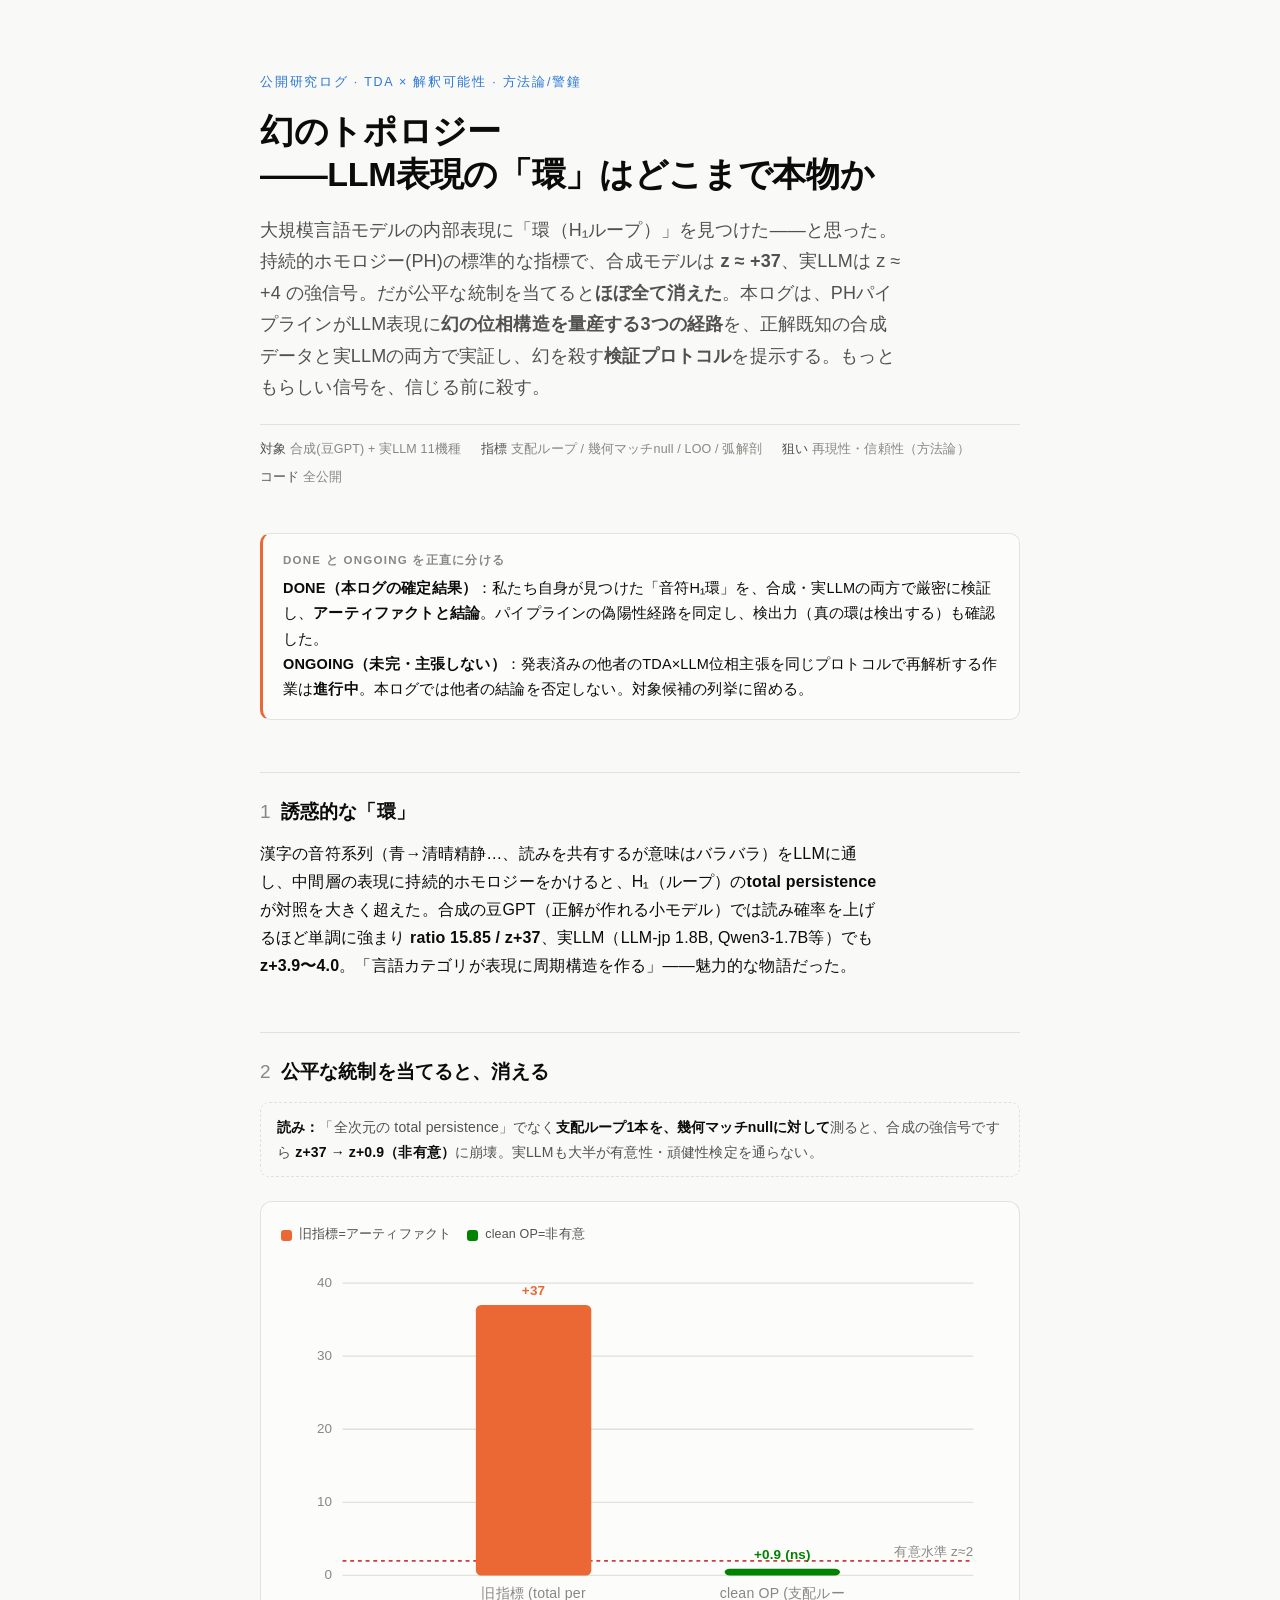
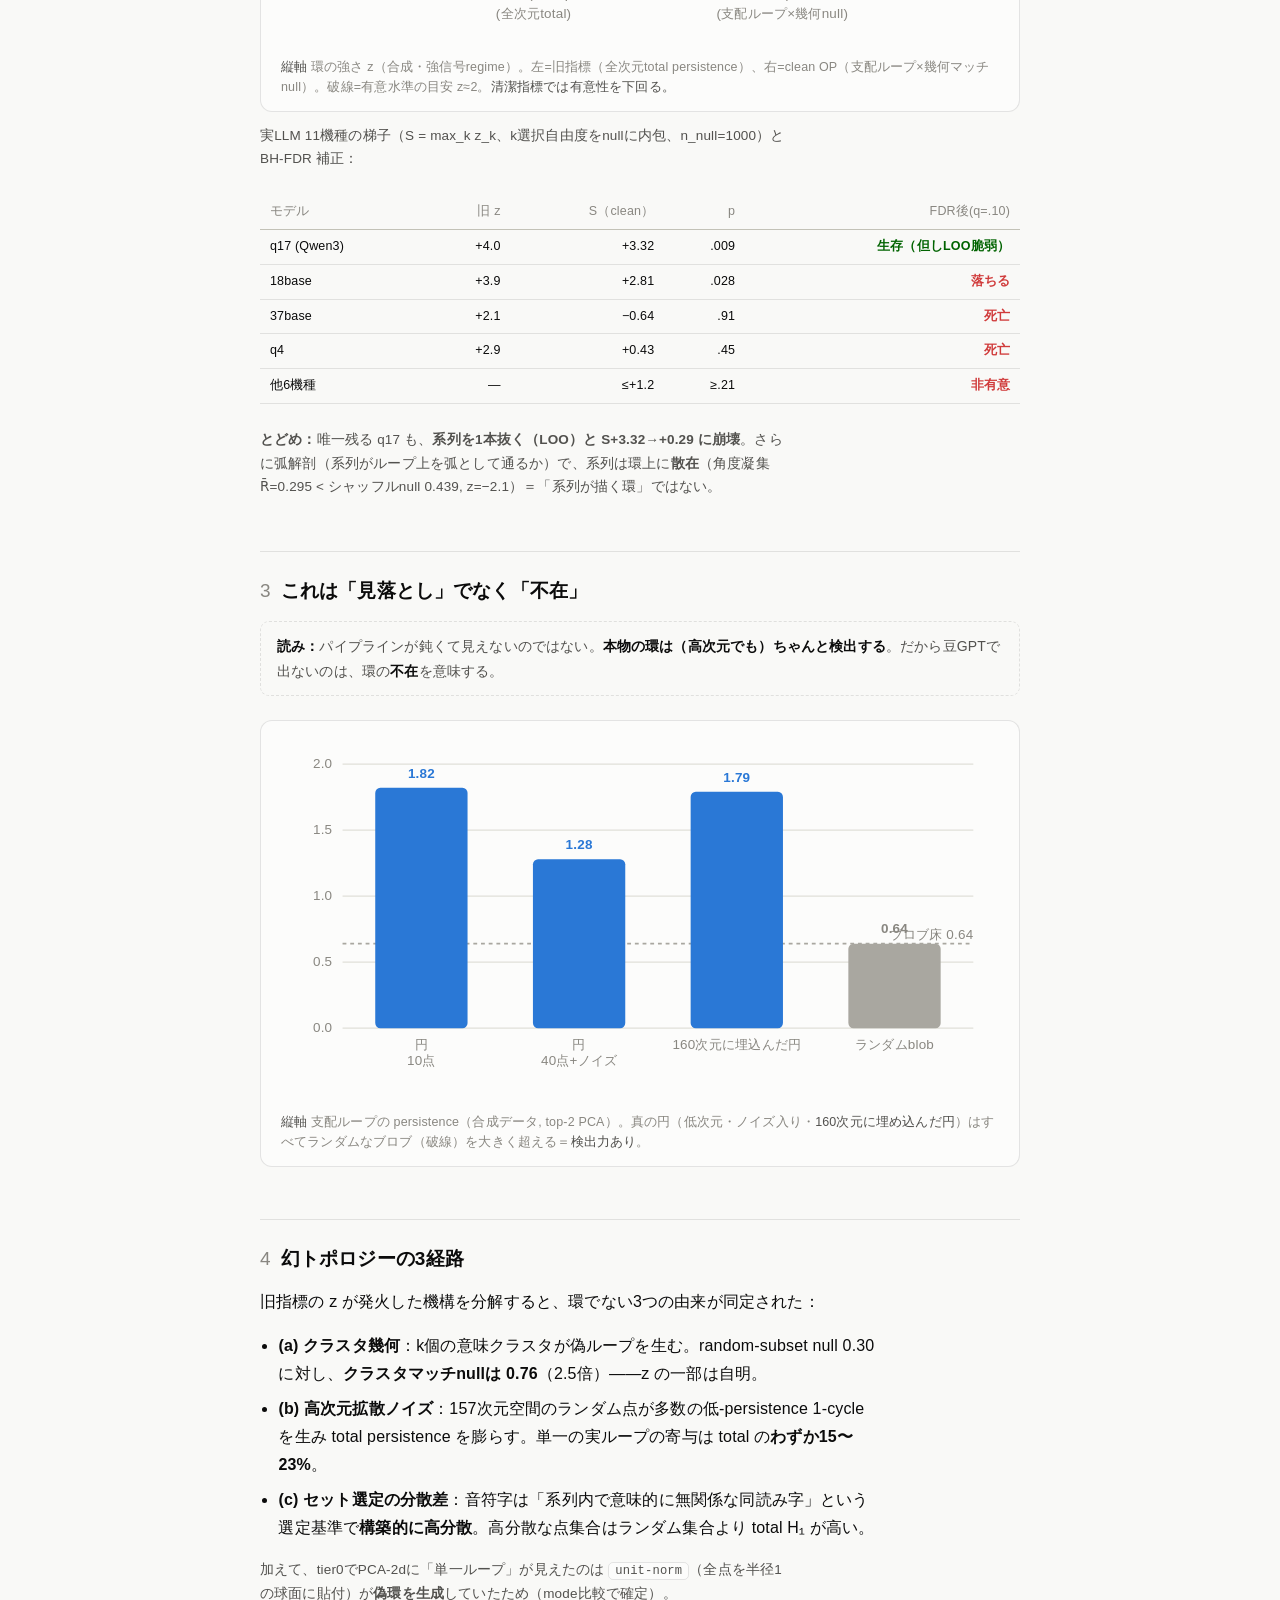
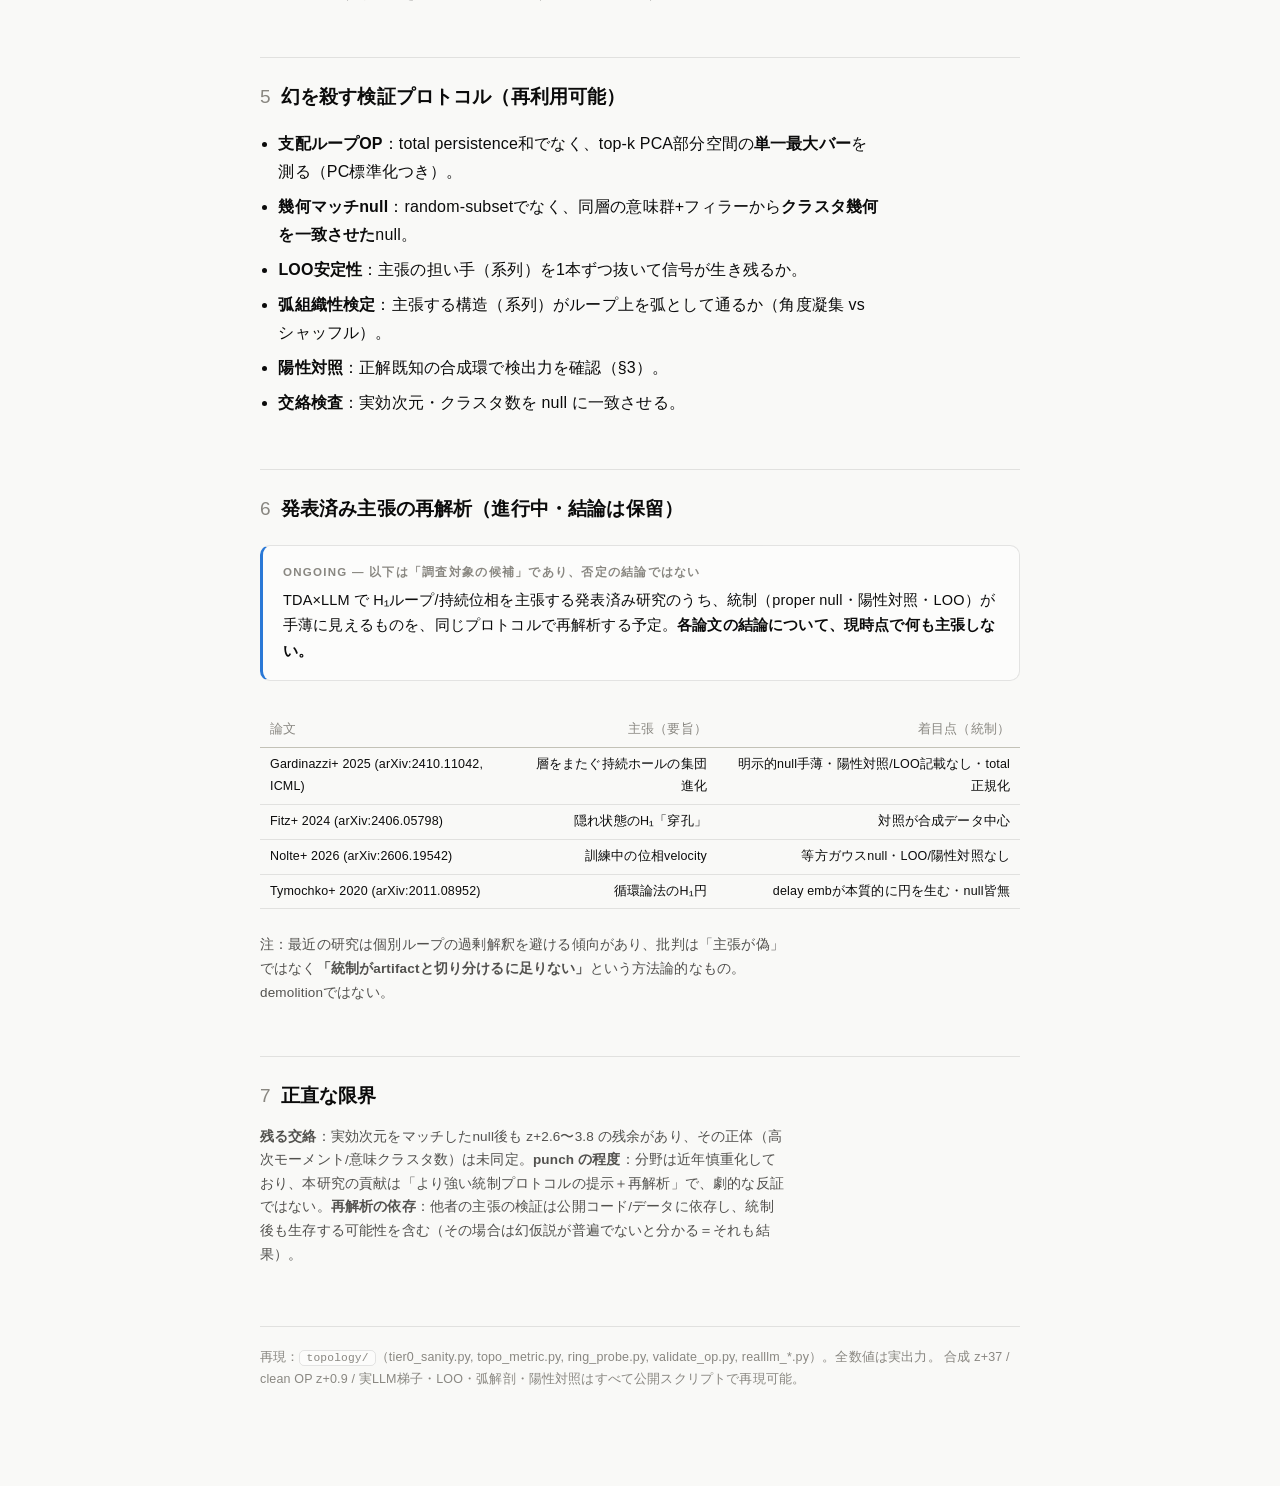
==== phantom_topology.html @ 9d947d0c "研究をピボット: 英語応用ページを幻トポロジー(LLM表現の環はどこまで本物か)に差し替え。自分の環をclean OPで殺した実証+検証プロトコル+発表済み再解析は進行中と明記" ====
<!doctype html>
<html lang="ja">
<head>
<meta charset="utf-8">
<meta name="viewport" content="width=device-width, initial-scale=1">
<title>幻のトポロジー — LLM表現の「環」はどこまで本物か</title>
<style>
:root{
  --paper:#fff; --plane:#f9f9f7; --surface:#fcfcfb;
  --ink:#0b0b0b; --ink2:#52514e; --muted:#898781;
  --grid:#e1e0d9; --axis:#c3c2b7; --hair:rgba(11,11,11,.10);
  --accent:#2a78d6; --s1:#2a78d6; --s2:#1baf7a; --s8:#eb6834; --green:#008300; --ctrl:#a9a7a0;
  --crit:#d03b3b; --good:#006300; --maxw:840px;
}
@media (prefers-color-scheme:dark){:root{
  --paper:#0d0d0d; --plane:#0d0d0d; --surface:#1a1a19;
  --ink:#fff; --ink2:#c3c2b7; --muted:#898781;
  --grid:#2c2c2a; --axis:#383835; --hair:rgba(255,255,255,.10);
  --accent:#3987e5; --s1:#3987e5; --s2:#199e70; --s8:#d95926; --green:#0ca30c; --ctrl:#6d6b64; --crit:#e06666;
}}
*{box-sizing:border-box} html{-webkit-text-size-adjust:100%}
body{margin:0;background:var(--plane);color:var(--ink);
  font-family:-apple-system,BlinkMacSystemFont,"Segoe UI","Hiragino Sans","Noto Sans JP",sans-serif;
  font-weight:350;line-height:1.75;letter-spacing:.01em;font-feature-settings:"palt" 1;}
.wrap{max-width:var(--maxw);margin:0 auto;padding:clamp(28px,6vw,72px) clamp(20px,5vw,40px) 96px}
header{margin-bottom:44px}
.kicker{font-size:12.5px;letter-spacing:.14em;text-transform:uppercase;color:var(--accent);font-weight:500;margin-bottom:16px}
h1{font-size:clamp(24px,4.2vw,34px);line-height:1.28;font-weight:600;letter-spacing:-.01em;margin:0 0 18px}
.lede{font-size:clamp(15.5px,2.2vw,18px);color:var(--ink2);font-weight:350;margin:0 0 20px;max-width:64ch}
.meta{display:flex;flex-wrap:wrap;gap:6px 20px;font-size:12.5px;color:var(--muted);border-top:1px solid var(--hair);padding-top:14px}
.meta b{font-weight:500;color:var(--ink2)}
h2{font-size:19px;font-weight:600;margin:52px 0 4px;padding-top:22px;border-top:1px solid var(--hair)}
h2 .n{color:var(--muted);font-weight:400;margin-right:10px;font-variant-numeric:tabular-nums}
h3{font-size:15px;font-weight:600;margin:28px 0 8px}
p{margin:12px 0;max-width:70ch} p.small{font-size:13.5px;color:var(--ink2)}
strong{font-weight:600} a{color:var(--accent);text-decoration:none;border-bottom:1px solid var(--hair)}
code{font-family:ui-monospace,Menlo,Consolas,monospace;font-size:.9em;background:var(--surface);border:1px solid var(--hair);border-radius:5px;padding:1px 6px}
ul{padding-left:1.15em;max-width:70ch} li{margin:7px 0}
.callout{background:var(--surface);border:1px solid var(--hair);border-left:3px solid var(--accent);border-radius:10px;padding:16px 20px;margin:20px 0;font-size:14.5px}
.callout.warn{border-left-color:var(--s8)} .callout.done{border-left-color:var(--green)} .callout.go{border-left-color:var(--accent)}
.callout .lab{font-size:11.5px;letter-spacing:.11em;text-transform:uppercase;color:var(--muted);font-weight:600;display:block;margin-bottom:6px}
.tldr{font-size:14px;color:var(--ink2);border:1px dashed var(--hair);border-radius:9px;padding:12px 16px;margin:14px 0 4px}
.tldr b{color:var(--ink);font-weight:600}
figure{margin:24px 0 8px;background:var(--surface);border:1px solid var(--hair);border-radius:12px;padding:20px 20px 14px}
figcaption{font-size:12.5px;color:var(--muted);margin-top:12px;line-height:1.6} figcaption b{color:var(--ink2);font-weight:500}
.legend{display:flex;flex-wrap:wrap;gap:5px 16px;margin:2px 0 14px;font-size:12.5px;color:var(--ink2)}
.legend span{display:inline-flex;align-items:center;gap:7px;white-space:nowrap}
.sw{width:11px;height:11px;border-radius:3px;flex:0 0 auto} .sw.line{height:3px;width:16px}
svg{display:block;width:100%;height:auto;overflow:visible}
.tick{fill:var(--muted);font-size:10.5px;font-variant-numeric:tabular-nums} .axlab{fill:var(--muted);font-size:11px}
.dlab{font-size:10.5px;font-weight:600;font-variant-numeric:tabular-nums}
.tblwrap{overflow-x:auto} table{border-collapse:collapse;width:100%;font-size:12.5px;margin:12px 0;font-variant-numeric:tabular-nums}
th,td{text-align:right;padding:6px 10px;border-bottom:1px solid var(--hair)} th:first-child,td:first-child{text-align:left;font-variant-numeric:normal}
thead th{color:var(--muted);font-weight:500;border-bottom:1px solid var(--axis)}
.dead{color:var(--crit);font-weight:600} .alive{color:var(--good);font-weight:600}
.foot{margin-top:60px;padding-top:20px;border-top:1px solid var(--hair);font-size:12.5px;color:var(--muted)}
</style>
</head>
<body>
<div class="wrap">

<header>
  <div class="kicker">公開研究ログ · TDA × 解釈可能性 · 方法論/警鐘</div>
  <h1>幻のトポロジー<br>——LLM表現の「環」はどこまで本物か</h1>
  <p class="lede">大規模言語モデルの内部表現に「環（H₁ループ）」を見つけた——と思った。持続的ホモロジー(PH)の標準的な指標で、合成モデルは <strong>z ≈ +37</strong>、実LLMは z ≈ +4 の強信号。だが公平な統制を当てると<strong>ほぼ全て消えた</strong>。本ログは、PHパイプラインがLLM表現に<strong>幻の位相構造を量産する3つの経路</strong>を、正解既知の合成データと実LLMの両方で実証し、幻を殺す<strong>検証プロトコル</strong>を提示する。もっともらしい信号を、信じる前に殺す。</p>
  <div class="meta">
    <span><b>対象</b> 合成(豆GPT) + 実LLM 11機種</span>
    <span><b>指標</b> 支配ループ / 幾何マッチnull / LOO / 弧解剖</span>
    <span><b>狙い</b> 再現性・信頼性（方法論）</span>
    <span><b>コード</b> 全公開</span>
  </div>
</header>

<div class="callout warn">
  <span class="lab">done と ongoing を正直に分ける</span>
  <strong>DONE（本ログの確定結果）</strong>：私たち自身が見つけた「音符H₁環」を、合成・実LLMの両方で厳密に検証し、<strong>アーティファクトと結論</strong>。パイプラインの偽陽性経路を同定し、検出力（真の環は検出する）も確認した。<br>
  <strong>ONGOING（未完・主張しない）</strong>：発表済みの他者のTDA×LLM位相主張を同じプロトコルで再解析する作業は<strong>進行中</strong>。本ログでは他者の結論を否定しない。対象候補の列挙に留める。
</div>

<h2><span class="n">1</span>誘惑的な「環」</h2>
<p>漢字の音符系列（青→清晴精静…、読みを共有するが意味はバラバラ）をLLMに通し、中間層の表現に持続的ホモロジーをかけると、H₁（ループ）の<strong>total persistence</strong>が対照を大きく超えた。合成の豆GPT（正解が作れる小モデル）では読み確率を上げるほど単調に強まり <strong>ratio 15.85 / z+37</strong>、実LLM（LLM-jp 1.8B, Qwen3-1.7B等）でも <strong>z+3.9〜4.0</strong>。「言語カテゴリが表現に周期構造を作る」——魅力的な物語だった。</p>

<h2><span class="n">2</span>公平な統制を当てると、消える</h2>
<div class="tldr"><b>読み：</b>「全次元の total persistence」でなく<b>支配ループ1本を、幾何マッチnullに対して</b>測ると、合成の強信号ですら <b>z+37 → z+0.9（非有意）</b>に崩壊。実LLMも大半が有意性・頑健性検定を通らない。</div>
<figure>
  <div class="legend" id="lg1"></div>
  <svg id="c1" viewBox="0 0 560 300" role="img" aria-label="汚染指標と清潔指標での環の強さ"></svg>
  <figcaption><b>縦軸</b> 環の強さ z（合成・強信号regime）。左=旧指標（全次元total persistence）、右=clean OP（支配ループ×幾何マッチnull）。破線=有意水準の目安 z≈2。<b>清潔指標では有意性を下回る。</b></figcaption>
</figure>
<p class="small">実LLM 11機種の梯子（S = max_k z_k、k選択自由度をnullに内包、n_null=1000）と BH-FDR 補正：</p>
<div class="tblwrap"><table>
  <thead><tr><th>モデル</th><th>旧 z</th><th>S（clean）</th><th>p</th><th>FDR後(q=.10)</th></tr></thead>
  <tbody>
    <tr><td>q17 (Qwen3)</td><td>+4.0</td><td>+3.32</td><td>.009</td><td class="alive">生存（但しLOO脆弱）</td></tr>
    <tr><td>18base</td><td>+3.9</td><td>+2.81</td><td>.028</td><td class="dead">落ちる</td></tr>
    <tr><td>37base</td><td>+2.1</td><td>−0.64</td><td>.91</td><td class="dead">死亡</td></tr>
    <tr><td>q4</td><td>+2.9</td><td>+0.43</td><td>.45</td><td class="dead">死亡</td></tr>
    <tr><td>他6機種</td><td>—</td><td>≤+1.2</td><td>≥.21</td><td class="dead">非有意</td></tr>
  </tbody>
</table></div>
<p class="small"><b>とどめ：</b>唯一残る q17 も、<b>系列を1本抜く（LOO）と S+3.32→+0.29 に崩壊</b>。さらに弧解剖（系列がループ上を弧として通るか）で、系列は環上に<b>散在</b>（角度凝集 R̄=0.295 < シャッフルnull 0.439, z=−2.1）＝「系列が描く環」ではない。</p>

<h2><span class="n">3</span>これは「見落とし」でなく「不在」</h2>
<div class="tldr"><b>読み：</b>パイプラインが鈍くて見えないのではない。<b>本物の環は（高次元でも）ちゃんと検出する</b>。だから豆GPTで出ないのは、環の<b>不在</b>を意味する。</div>
<figure>
  <svg id="c2" viewBox="0 0 560 280" role="img" aria-label="陽性対照: 真の環は検出する"></svg>
  <figcaption><b>縦軸</b> 支配ループの persistence（合成データ, top-2 PCA）。真の円（低次元・ノイズ入り・<b>160次元に埋め込んだ円</b>）はすべてランダムなブロブ（破線）を大きく超える＝<b>検出力あり</b>。</figcaption>
</figure>

<h2><span class="n">4</span>幻トポロジーの3経路</h2>
<p>旧指標の z が発火した機構を分解すると、環でない3つの由来が同定された：</p>
<ul>
  <li><strong>(a) クラスタ幾何</strong>：k個の意味クラスタが偽ループを生む。random-subset null 0.30 に対し、<strong>クラスタマッチnullは 0.76</strong>（2.5倍）——z の一部は自明。</li>
  <li><strong>(b) 高次元拡散ノイズ</strong>：157次元空間のランダム点が多数の低-persistence 1-cycle を生み total persistence を膨らす。単一の実ループの寄与は total の<strong>わずか15〜23%</strong>。</li>
  <li><strong>(c) セット選定の分散差</strong>：音符字は「系列内で意味的に無関係な同読み字」という選定基準で<strong>構築的に高分散</strong>。高分散な点集合はランダム集合より total H₁ が高い。</li>
</ul>
<p class="small">加えて、tier0でPCA-2dに「単一ループ」が見えたのは <code>unit-norm</code>（全点を半径1の球面に貼付）が<strong>偽環を生成</strong>していたため（mode比較で確定）。</p>

<h2><span class="n">5</span>幻を殺す検証プロトコル（再利用可能）</h2>
<ul>
  <li><strong>支配ループOP</strong>：total persistence和でなく、top-k PCA部分空間の<strong>単一最大バー</strong>を測る（PC標準化つき）。</li>
  <li><strong>幾何マッチnull</strong>：random-subsetでなく、同層の意味群+フィラーから<strong>クラスタ幾何を一致させた</strong>null。</li>
  <li><strong>LOO安定性</strong>：主張の担い手（系列）を1本ずつ抜いて信号が生き残るか。</li>
  <li><strong>弧組織性検定</strong>：主張する構造（系列）がループ上を弧として通るか（角度凝集 vs シャッフル）。</li>
  <li><strong>陽性対照</strong>：正解既知の合成環で検出力を確認（§3）。</li>
  <li><strong>交絡検査</strong>：実効次元・クラスタ数を null に一致させる。</li>
</ul>

<h2><span class="n">6</span>発表済み主張の再解析（進行中・結論は保留）</h2>
<div class="callout go">
  <span class="lab">ongoing — 以下は「調査対象の候補」であり、否定の結論ではない</span>
  TDA×LLM で H₁ループ/持続位相を主張する発表済み研究のうち、統制（proper null・陽性対照・LOO）が手薄に見えるものを、同じプロトコルで再解析する予定。<strong>各論文の結論について、現時点で何も主張しない。</strong>
</div>
<div class="tblwrap"><table>
  <thead><tr><th>論文</th><th>主張（要旨）</th><th>着目点（統制）</th></tr></thead>
  <tbody>
    <tr><td>Gardinazzi+ 2025 (arXiv:2410.11042, ICML)</td><td>層をまたぐ持続ホールの集団進化</td><td>明示的null手薄・陽性対照/LOO記載なし・total正規化</td></tr>
    <tr><td>Fitz+ 2024 (arXiv:2406.05798)</td><td>隠れ状態のH₁「穿孔」</td><td>対照が合成データ中心</td></tr>
    <tr><td>Nolte+ 2026 (arXiv:2606.19542)</td><td>訓練中の位相velocity</td><td>等方ガウスnull・LOO/陽性対照なし</td></tr>
    <tr><td>Tymochko+ 2020 (arXiv:2011.08952)</td><td>循環論法のH₁円</td><td>delay embが本質的に円を生む・null皆無</td></tr>
  </tbody>
</table></div>
<p class="small">注：最近の研究は個別ループの過剰解釈を避ける傾向があり、批判は「主張が偽」ではなく<strong>「統制がartifactと切り分けるに足りない」</strong>という方法論的なもの。demolitionではない。</p>

<h2><span class="n">7</span>正直な限界</h2>
<p class="small"><strong>残る交絡</strong>：実効次元をマッチしたnull後も z+2.6〜3.8 の残余があり、その正体（高次モーメント/意味クラスタ数）は未同定。<strong>punch の程度</strong>：分野は近年慎重化しており、本研究の貢献は「より強い統制プロトコルの提示＋再解析」で、劇的な反証ではない。<strong>再解析の依存</strong>：他者の主張の検証は公開コード/データに依存し、統制後も生存する可能性を含む（その場合は幻仮説が普遍でないと分かる＝それも結果）。</p>

<div class="foot">
  再現：<code>topology/</code>（tier0_sanity.py, topo_metric.py, ring_probe.py, validate_op.py, realllm_*.py）。全数値は実出力。
  合成 z+37 / clean OP z+0.9 / 実LLM梯子・LOO・弧解剖・陽性対照はすべて公開スクリプトで再現可能。
</div>
</div>

<script>
const D={
 collapse:[{name:'旧指標 (total persistence)',vals:[37]},{name:'clean OP (支配ループ)',vals:[0.9]}],
 sigline:2,
 posctrl:[{name:'円 10点',v:1.82},{name:'円 40点+ノイズ',v:1.28},{name:'160次元に埋込んだ円',v:1.79},{name:'ランダムblob',v:0.64}],
 blob:0.64
};
const cv=k=>getComputedStyle(document.documentElement).getPropertyValue(k).trim();
const NS="http://www.w3.org/2000/svg";
const el=(n,a={})=>{const e=document.createElementNS(NS,n);for(const k in a)e.setAttribute(k,a[k]);return e;};
const txt=(x,y,s,cls,anc="middle",ex={})=>{const t=el("text",{x,y,"text-anchor":anc,class:cls,...ex});t.textContent=s;return t;};
function legend(id,items){const c=document.getElementById(id);if(!c)return;items.forEach(([lab,col,line])=>{const s=document.createElement("span");
  const b=document.createElement("i");b.className="sw"+(line?" line":"");b.style.background=cv(col);s.appendChild(b);s.appendChild(document.createTextNode(lab));c.appendChild(s);});}

// 図1: 崩壊 (z軸 0-40, 有意線 z=2)
(function(){
  const W=560,H=300,L=48,R=20,T=18,B=54,x0=L,x1=W-R,y0=H-B,y1=T,YM=40;
  const svg=document.getElementById('c1');const ys=v=>y0+(v/YM)*(y1-y0);
  [0,10,20,30,40].forEach(g=>{svg.appendChild(el("line",{x1:x0,x2:x1,y1:ys(g),y2:ys(g),stroke:cv("--grid"),"stroke-width":1}));svg.appendChild(txt(x0-8,ys(g)+3,g,"tick","end"));});
  // 有意線
  svg.appendChild(el("line",{x1:x0,x2:x1,y1:ys(D.sigline),y2:ys(D.sigline),stroke:cv("--crit"),"stroke-width":1.4,"stroke-dasharray":"3 3"}));
  svg.appendChild(txt(x1,ys(D.sigline)-4,"有意水準 z≈2","tick","end",{fill:cv("--crit")}));
  const cols=[cv("--s8"),cv("--green")];const bw=90,gap=(x1-x0-bw*2)/3;
  D.collapse.forEach((g,i)=>{const v=g.vals[0];const bx=x0+gap+(bw+gap)*i;
    svg.appendChild(el("rect",{x:bx,y:ys(v),width:bw,height:y0-ys(v),rx:4,fill:cols[i]}));
    svg.appendChild(txt(bx+bw/2,ys(v)-8,(i?"+0.9 (ns)":"+37"),"dlab",'middle',{fill:cols[i]}));
    svg.appendChild(txt(bx+bw/2,y0+18,g.name.length>14?g.name.slice(0,14):g.name,"axlab"));
    svg.appendChild(txt(bx+bw/2,y0+33,i?"(支配ループ×幾何null)":"(全次元total)","tick"));
  });
})();
// 図2: 陽性対照 (0-2, blob破線)
(function(){
  const W=560,H=280,L=48,R=20,T=18,B=56,x0=L,x1=W-R,y0=H-B,y1=T,YM=2;
  const svg=document.getElementById('c2');const ys=v=>y0+(v/YM)*(y1-y0);
  [0,0.5,1,1.5,2].forEach(g=>{svg.appendChild(el("line",{x1:x0,x2:x1,y1:ys(g),y2:ys(g),stroke:cv("--grid"),"stroke-width":1}));svg.appendChild(txt(x0-8,ys(g)+3,g.toFixed(1),"tick","end"));});
  svg.appendChild(el("line",{x1:x0,x2:x1,y1:ys(D.blob),y2:ys(D.blob),stroke:cv("--ctrl"),"stroke-width":1.4,"stroke-dasharray":"3 3"}));
  svg.appendChild(txt(x1,ys(D.blob)-4,"ブロブ床 0.64","tick","end",{fill:cv("--muted")}));
  const n=D.posctrl.length,bw=Math.min(72,(x1-x0)/n-24),step=(x1-x0)/n;
  D.posctrl.forEach((d,i)=>{const bx=x0+step*i+(step-bw)/2;const isBlob=d.v===D.blob;
    svg.appendChild(el("rect",{x:bx,y:ys(d.v),width:bw,height:y0-ys(d.v),rx:4,fill:isBlob?cv("--ctrl"):cv("--s1")}));
    svg.appendChild(txt(bx+bw/2,ys(d.v)-8,d.v.toFixed(2),"dlab",'middle',{fill:isBlob?cv("--muted"):cv("--s1")}));
    d.name.split(' ').forEach((w,k)=>svg.appendChild(txt(bx+bw/2,y0+16+k*13,w,"tick")));
  });
})();
legend('lg1',[['旧指標=アーティファクト','--s8'],['clean OP=非有意','--green']]);
</script>
</body>
</html>
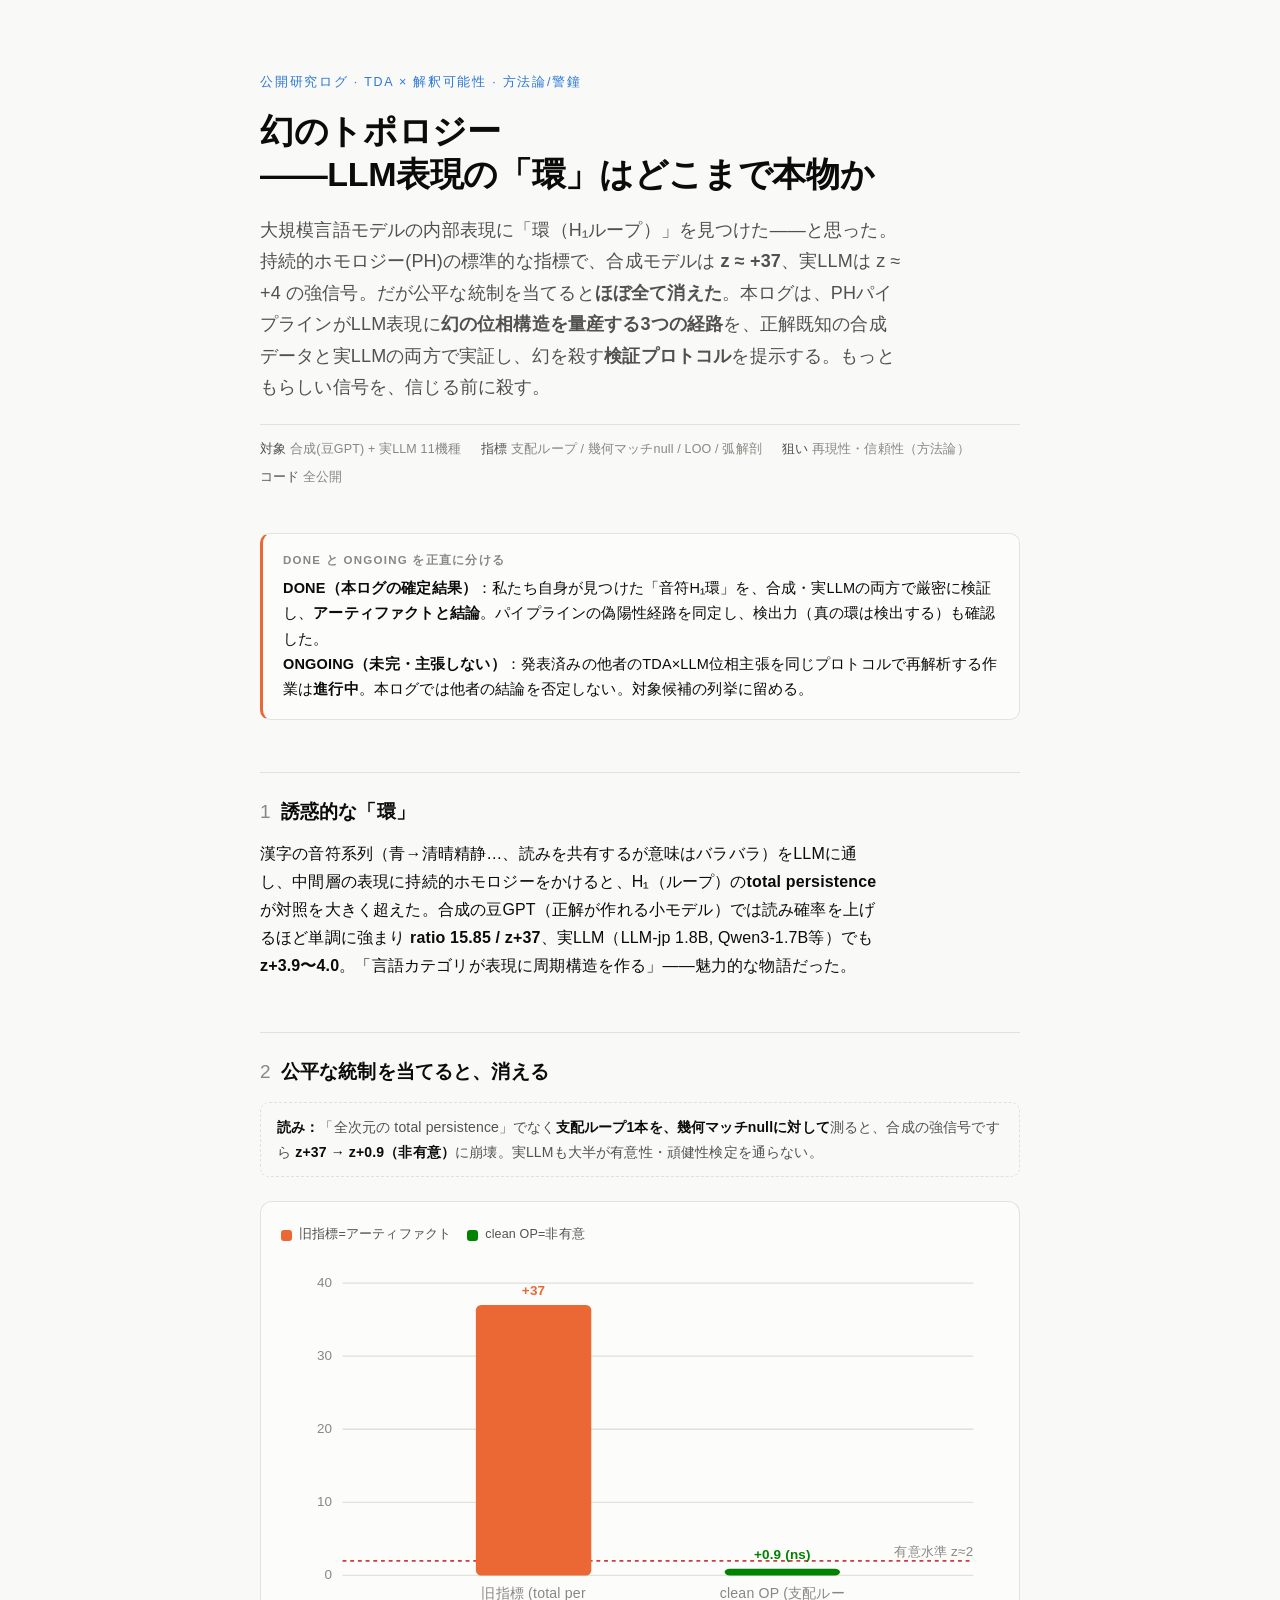
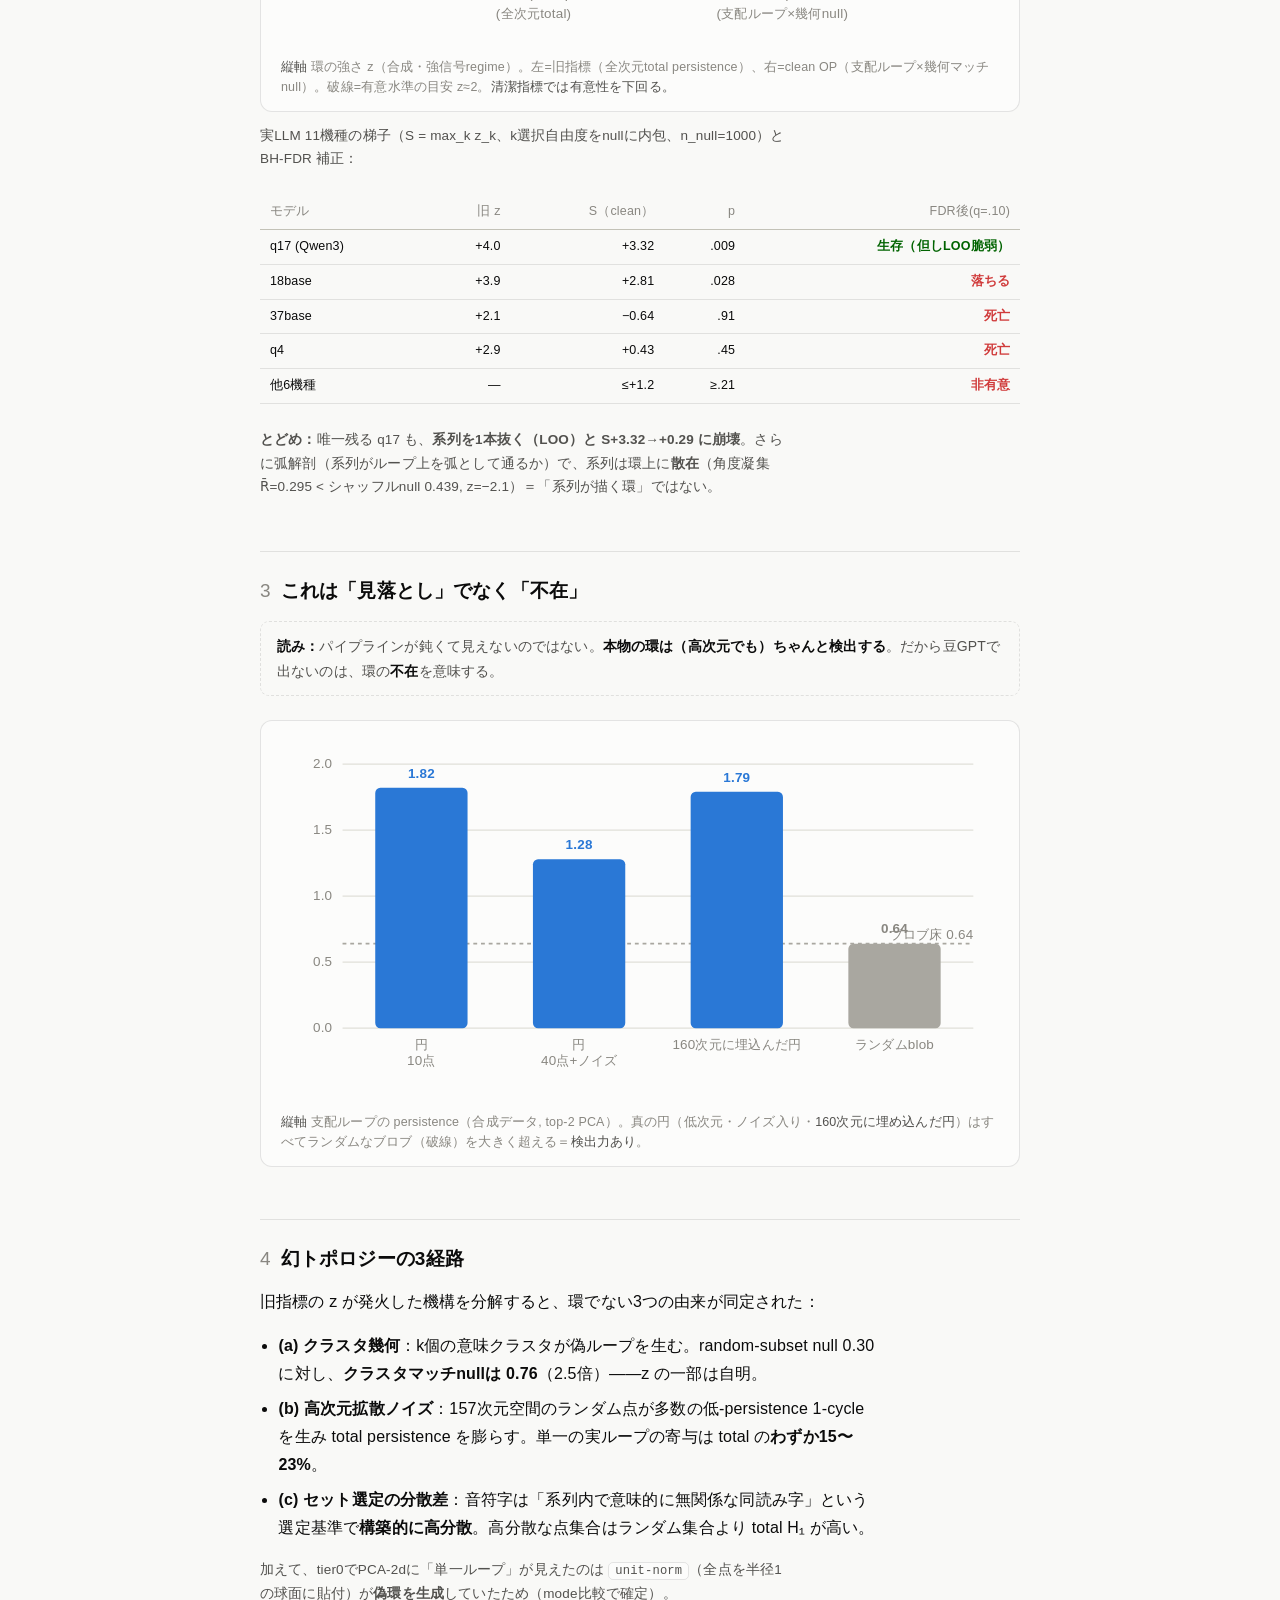
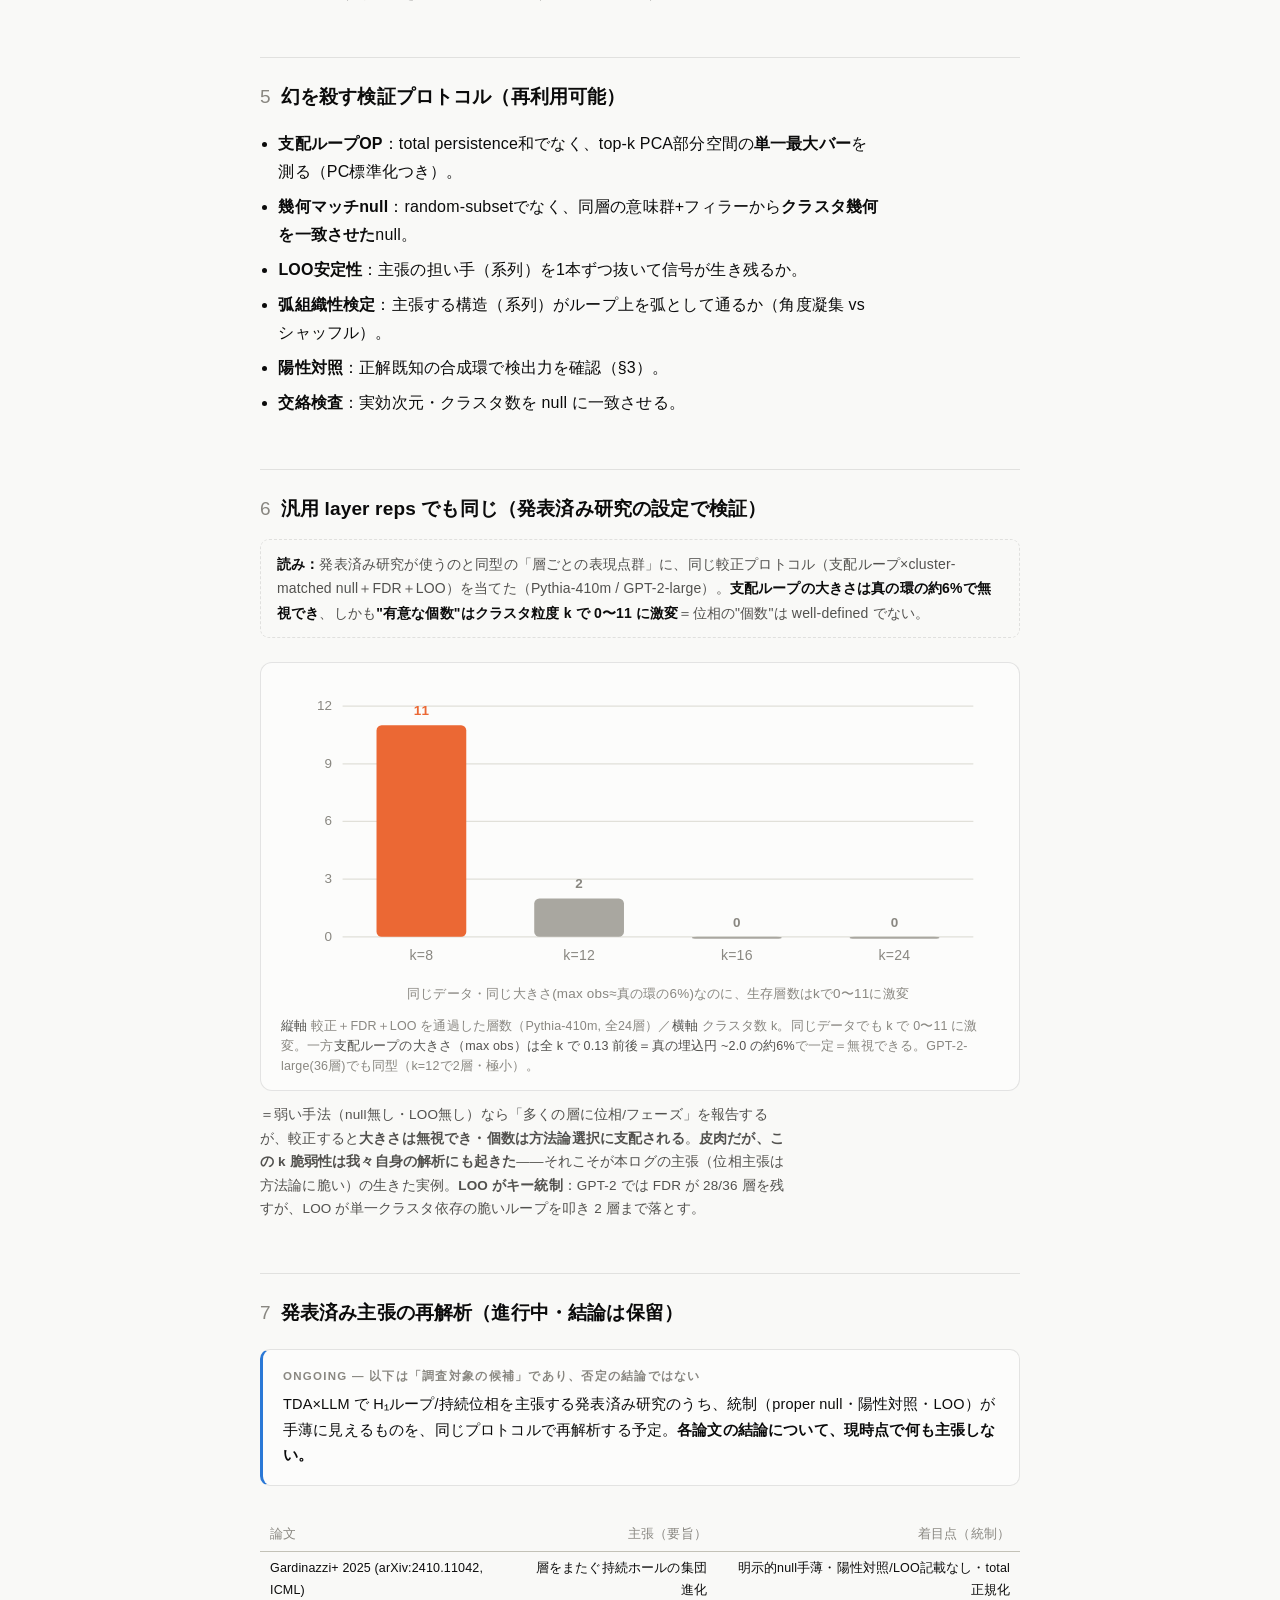
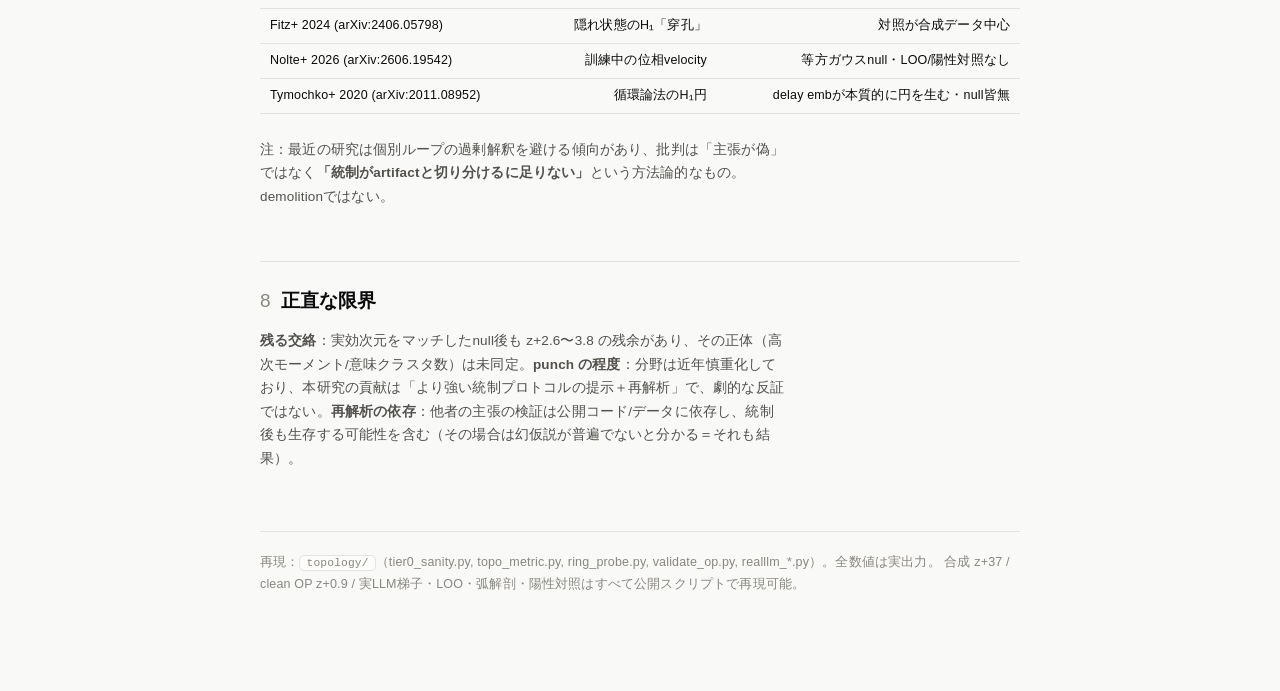
==== commit 9bb6eb18: "phantom_topology更新: 汎用layer reps実証(§6)追加。位相は無視でき・個数はk脆弱=方法論の脆さを実演" ====
--- a/phantom_topology.html
+++ b/phantom_topology.html
@@ -126,7 +126,15 @@
   <li><strong>交絡検査</strong>：実効次元・クラスタ数を null に一致させる。</li>
 </ul>
 
-<h2><span class="n">6</span>発表済み主張の再解析（進行中・結論は保留）</h2>
+<h2><span class="n">6</span>汎用 layer reps でも同じ（発表済み研究の設定で検証）</h2>
+<div class="tldr"><b>読み：</b>発表済み研究が使うのと同型の「層ごとの表現点群」に、同じ較正プロトコル（支配ループ×cluster-matched null＋FDR＋LOO）を当てた（Pythia-410m / GPT-2-large）。<b>支配ループの大きさは真の環の約6%で無視でき</b>、しかも<b>"有意な個数"はクラスタ粒度 k で 0〜11 に激変</b>＝位相の"個数"は well-defined でない。</div>
+<figure>
+  <svg id="ck" viewBox="0 0 560 250" role="img" aria-label="FDR+LOO生存層数のk依存性"></svg>
+  <figcaption><b>縦軸</b> 較正＋FDR＋LOO を通過した層数（Pythia-410m, 全24層）／<b>横軸</b> クラスタ数 k。同じデータでも k で 0〜11 に激変。一方<b>支配ループの大きさ（max obs）は全 k で 0.13 前後＝真の埋込円 ~2.0 の約6%</b>で一定＝無視できる。GPT-2-large(36層)でも同型（k=12で2層・極小）。</figcaption>
+</figure>
+<p class="small">＝弱い手法（null無し・LOO無し）なら「多くの層に位相/フェーズ」を報告するが、較正すると<strong>大きさは無視でき・個数は方法論選択に支配される</strong>。<strong>皮肉だが、この k 脆弱性は我々自身の解析にも起きた</strong>——それこそが本ログの主張（位相主張は方法論に脆い）の生きた実例。<b>LOO がキー統制</b>：GPT-2 では FDR が 28/36 層を残すが、LOO が単一クラスタ依存の脆いループを叩き 2 層まで落とす。</p>
+
+<h2><span class="n">7</span>発表済み主張の再解析（進行中・結論は保留）</h2>
 <div class="callout go">
   <span class="lab">ongoing — 以下は「調査対象の候補」であり、否定の結論ではない</span>
   TDA×LLM で H₁ループ/持続位相を主張する発表済み研究のうち、統制（proper null・陽性対照・LOO）が手薄に見えるものを、同じプロトコルで再解析する予定。<strong>各論文の結論について、現時点で何も主張しない。</strong>
@@ -142,7 +150,7 @@
 </table></div>
 <p class="small">注：最近の研究は個別ループの過剰解釈を避ける傾向があり、批判は「主張が偽」ではなく<strong>「統制がartifactと切り分けるに足りない」</strong>という方法論的なもの。demolitionではない。</p>
 
-<h2><span class="n">7</span>正直な限界</h2>
+<h2><span class="n">8</span>正直な限界</h2>
 <p class="small"><strong>残る交絡</strong>：実効次元をマッチしたnull後も z+2.6〜3.8 の残余があり、その正体（高次モーメント/意味クラスタ数）は未同定。<strong>punch の程度</strong>：分野は近年慎重化しており、本研究の貢献は「より強い統制プロトコルの提示＋再解析」で、劇的な反証ではない。<strong>再解析の依存</strong>：他者の主張の検証は公開コード/データに依存し、統制後も生存する可能性を含む（その場合は幻仮説が普遍でないと分かる＝それも結果）。</p>
 
 <div class="foot">
@@ -156,7 +164,8 @@
  collapse:[{name:'旧指標 (total persistence)',vals:[37]},{name:'clean OP (支配ループ)',vals:[0.9]}],
  sigline:2,
  posctrl:[{name:'円 10点',v:1.82},{name:'円 40点+ノイズ',v:1.28},{name:'160次元に埋込んだ円',v:1.79},{name:'ランダムblob',v:0.64}],
- blob:0.64
+ blob:0.64,
+ ksweep:[{k:8,s:11},{k:12,s:2},{k:16,s:0},{k:24,s:0}]
 };
 const cv=k=>getComputedStyle(document.documentElement).getPropertyValue(k).trim();
 const NS="http://www.w3.org/2000/svg";
@@ -196,6 +205,18 @@
   });
 })();
 legend('lg1',[['旧指標=アーティファクト','--s8'],['clean OP=非有意','--green']]);
+// 図: k依存性(生存層数)
+(function(){
+  const W=560,H=250,L=48,R=20,T=18,B=52,x0=L,x1=W-R,y0=H-B,y1=T,YM=12;
+  const svg=document.getElementById('ck');if(!svg)return;const ys=v=>y0+(v/YM)*(y1-y0);
+  [0,3,6,9,12].forEach(g=>{svg.appendChild(el("line",{x1:x0,x2:x1,y1:ys(g),y2:ys(g),stroke:cv("--grid"),"stroke-width":1}));svg.appendChild(txt(x0-8,ys(g)+3,g,"tick","end"));});
+  const n=D.ksweep.length,bw=Math.min(70,(x1-x0)/n-30),step=(x1-x0)/n;
+  D.ksweep.forEach((d,i)=>{const bx=x0+step*i+(step-bw)/2;const h=y0-ys(d.s);
+    svg.appendChild(el("rect",{x:bx,y:ys(d.s),width:bw,height:Math.max(h,1.5),rx:4,fill:d.s>=3?cv("--s8"):cv("--ctrl")}));
+    svg.appendChild(txt(bx+bw/2,ys(d.s)-8,d.s,"dlab",'middle',{fill:d.s>=3?cv("--s8"):cv("--muted")}));
+    svg.appendChild(txt(bx+bw/2,y0+18,"k="+d.k,"axlab"));});
+  svg.appendChild(txt((x0+x1)/2,H-4,"同じデータ・同じ大きさ(max obs≈真の環の6%)なのに、生存層数はkで0〜11に激変",'tick'));
+})();
 </script>
 </body>
 </html>
